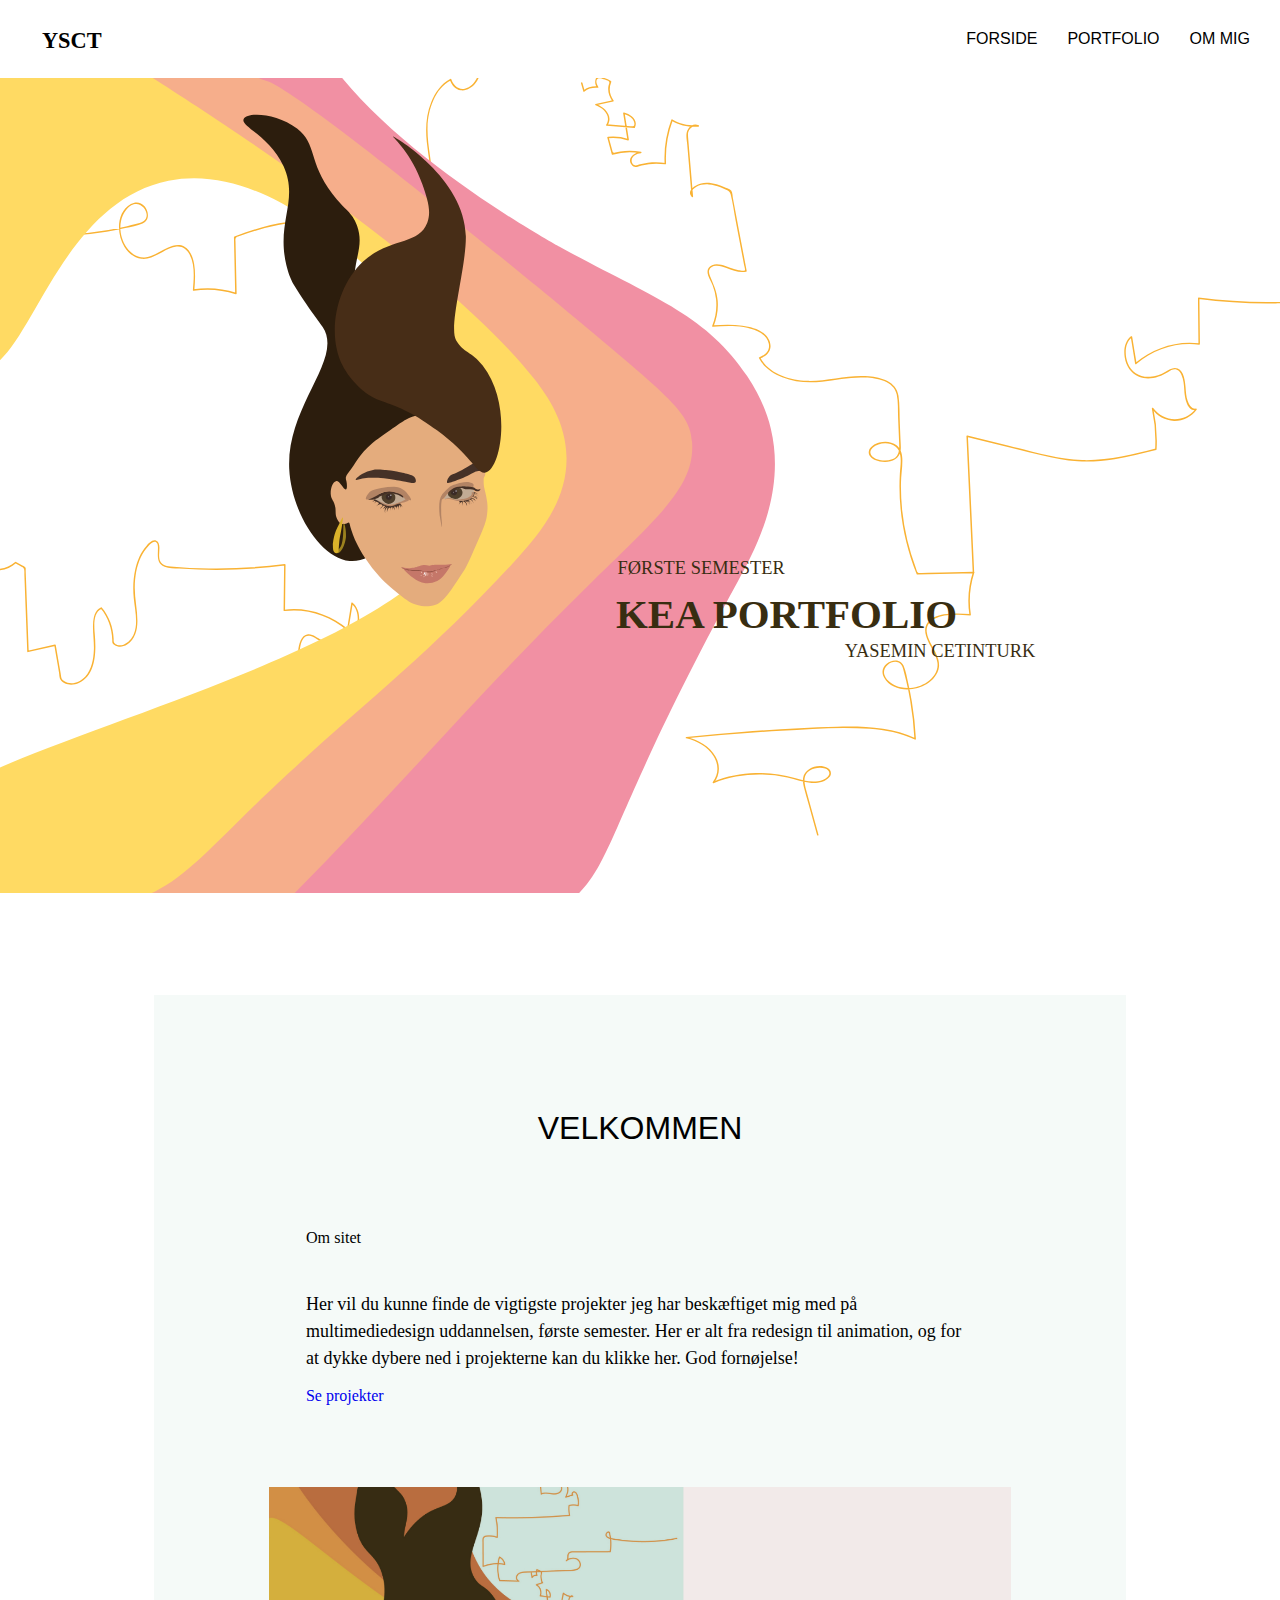
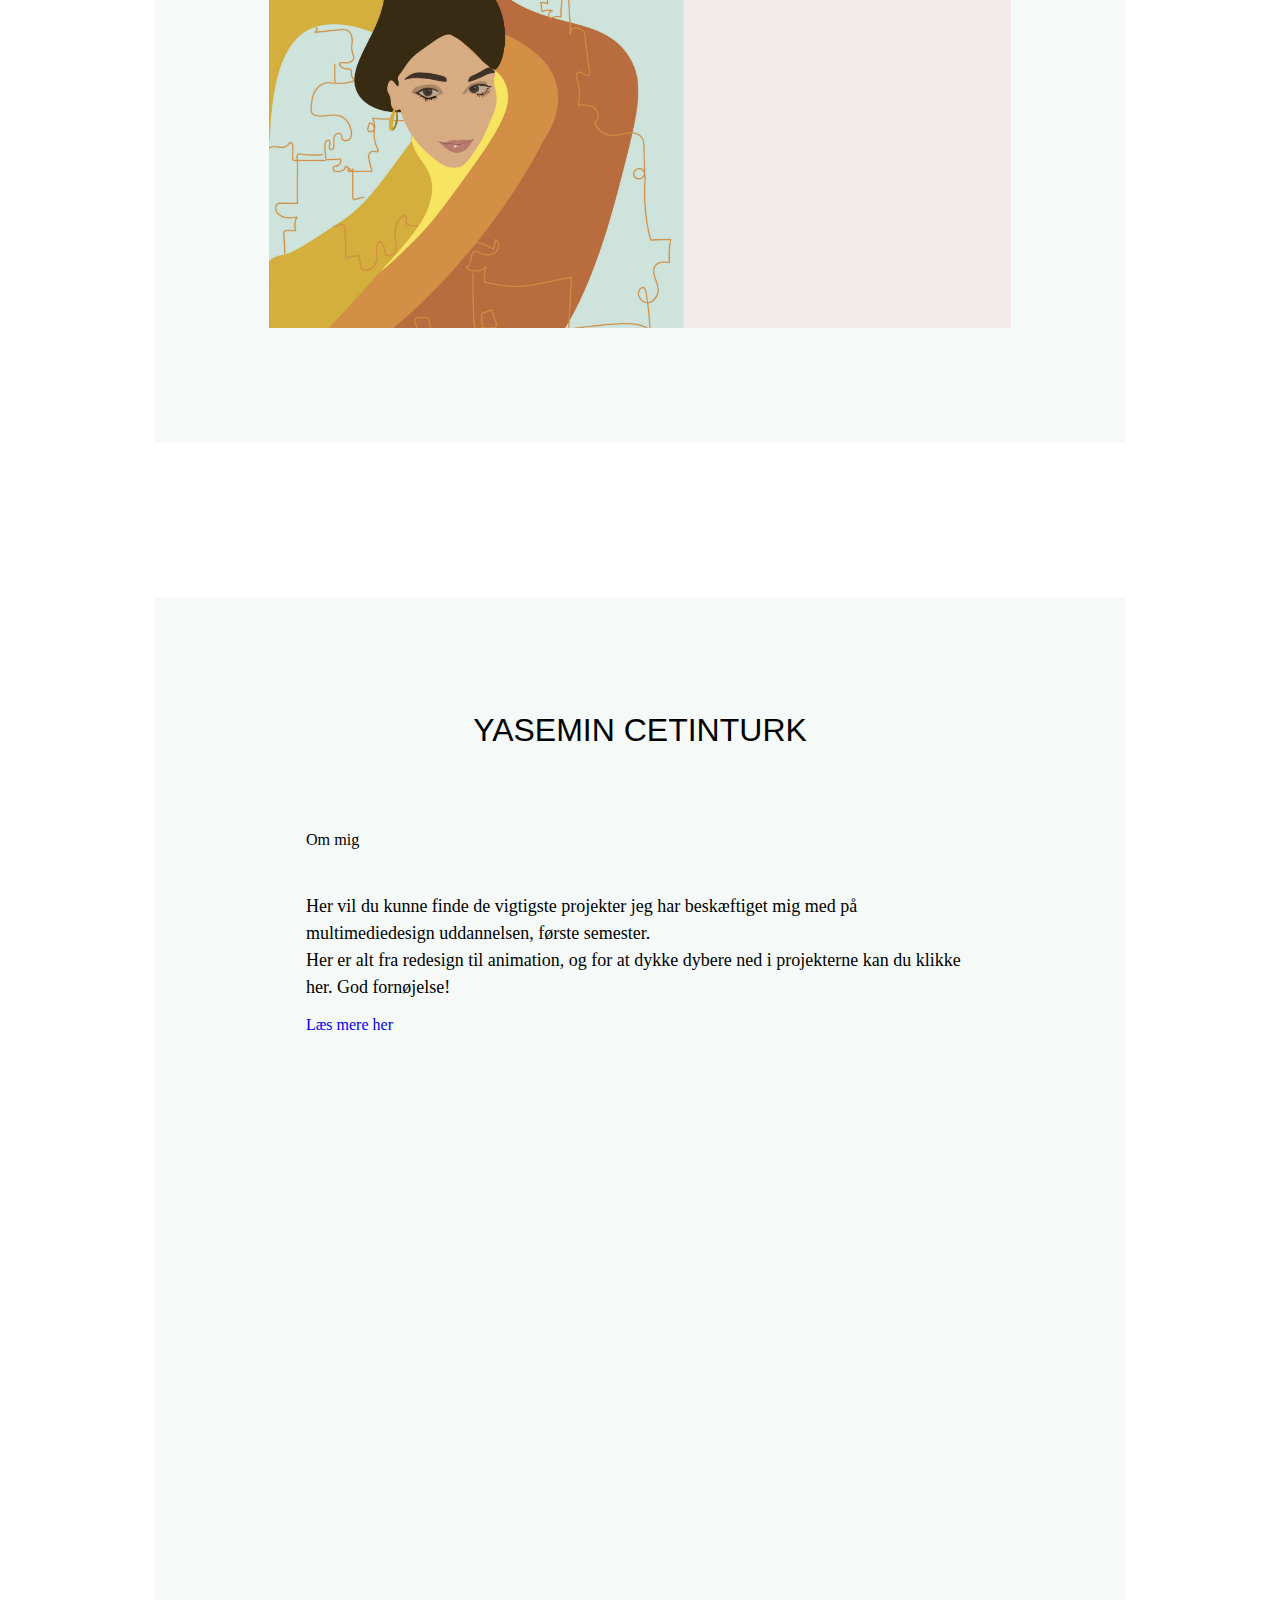
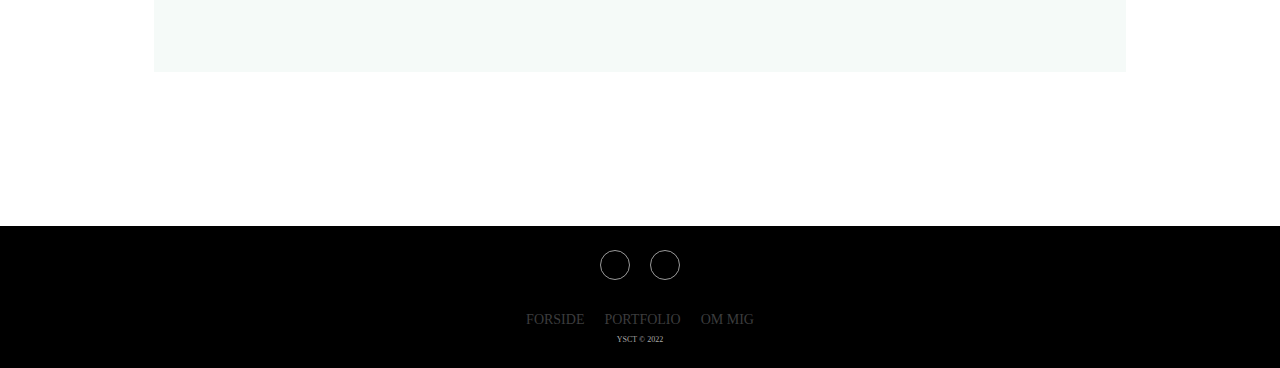
==== index.html @ 038dcffa "footer" ====
<!DOCTYPE html>
<html lang="en">

<head>
    <meta charset="UTF-8">
    <meta http-equiv="X-UA-Compatible" content="IE=edge">
    <meta name="viewport" content="width=device-width, initial-scale=1.0">
    <title>Document</title>
    <link rel="stylesheet" href="header.css">
    <link rel="stylesheet" href="style.css">

</head>


<body class="background_color">
    <header class="menu_color">
        <div class="logo">
            <a href="index.html">
                <img src="logoden.svg" alt="Ikon">
            </a>
        </div>
        <button class="toggle-btn">☰</button>
        <nav>
            <ul class="menu">
                <li><a href="index.html">FORSIDE</a></li>
                <li><a href="portfolio.html">PORTFOLIO</a></li>
                <li><a href="ommig.html">OM MIG</a></li>
            </ul>
        </nav>
    </header>

    <main class="index">
        <section id="first_section">
            <div class="baggrund"></div>

            <div class="billede23"></div>
            <div class="txt1">
                <p>FØRSTE SEMESTER </p>
            </div>
            <div class="txt2">
                <p>KEA PORTFOLIO </p>
            </div>
            <div class="txt3">
                <p> YASEMIN CETINTURK</p>
            </div>



        </section>




        <section id="second_section">
            <div class="overskrift">
                <h2>VELKOMMEN</h2>
            </div>

            <div class="box1">

                <h3> Om sitet</h3>
                <p> Her vil du kunne finde de vigtigste projekter jeg har beskæftiget
                    mig med på multimediedesign uddannelsen, første semester.
                    Her er alt fra redesign til animation, og
                    for
                    at dykke dybere ned i projekterne kan du klikke her. God fornøjelse!
                </p>
                <div class="li">
                    <nav> <a href="portfolio.html">Se projekter</a></nav>
                </div>

                <div class="billedebox"></div>
            </div>

        </section>


        <section id="third_section">
            <div class="overskrift">
                <h2>YASEMIN CETINTURK</h2>
            </div>

            <div class="box2">

                <h3> Om mig</h3>
                <p> Her vil du kunne finde de vigtigste projekter jeg har beskæftiget
                    mig med på multimediedesign uddannelsen, første semester. <br>
                    Her er alt fra redesign til animation, og
                    for
                    at dykke dybere ned i projekterne kan du klikke her. God fornøjelse!
                </p>
                <div class="li2">
                    <nav> <a href="ommig.html">Læs mere her</a></nav>
                </div>

                <div class="billedebox2"></div>
            </div>

        </section>
    </main>

    <div class="footer">
        <footer>
            <div class="social">
                <a href="#"><i class="instagram"></i></a>
                <a href="#"><i class="facebook"></i></a>
            </div>
            <ul class="list-inline">
                <li class="list-inline-item"><a href="#">FORSIDE</a></li>
                <li class="list-inline-item"><a href="#">PORTFOLIO</a></li>
                <li class="list-inline-item"><a href="#">OM MIG</a></li>
            </ul>
            <p class="copyright">YSCT © 2022</p>
        </footer>
    </div>

    <script src="index.js"></script>
</body>

</html>
---- header.css ----
header nav ul {
  display: flex;
  justify-content: space-between;
  padding-bottom: 0.4rem;
  gap: 30px;

  list-style: none;
  padding: 30px;
}

header {
  display: flex;
  justify-content: space-between;
  flex-wrap: wrap;

  background-color: white;
}

header img {
  width: 60%;
  top: 20%;
  position: relative;
  margin-left: 10%;
  padding-top: 10px;
}

.menu_color {
  color: white;
}

/* __________FOOTER______________ */
.footer {
  padding: 24px 0;
  background-color: #ffffff;
  color: #4b4c4d;
  background: black;
}

.footer ul {
  padding: 0;
  list-style: none;

  line-height: 1.6;
  margin-bottom: 0;
  display: flex;
  justify-content: center;
  font-size: 14px;
}

.footer li {
  padding: 0 10px;
}

.footer ul a {
  color: inherit;
  text-decoration: none;
  opacity: 0.8;
}

.footer ul a:hover {
  opacity: 1;
}

.footer .social {
  text-align: center;
  padding-bottom: 25px;
}

.footer .social > a {
  font-size: 24px;

  line-height: 40px;
  display: inline-block;
  text-align: center;
  border-radius: 50%;
  border: 1px solid #ccc;
  margin: 0 8px;
  color: inherit;
  opacity: 0.75;
  width: 30px;
  height: 30px;
}

.footer-basic .social > a:hover {
  opacity: 0.9;
}

.footer .copyright {
  text-align: center;

  color: #aaa;
  margin-bottom: 0;
  margin-top: 16px;
  font-size: 11px;
}

.footer-basic .social > a:hover {
  opacity: 0.9;
}

.footer .copyright {
  text-align: center;

  color: #aaa;
  margin-bottom: 0;
  margin-top: 4px;
  font-size: 8px;
}

.menu a {
  font-family: "Helvetica Neue", sans-serif;
  font-weight: 500;
  font-size: 1rem;
  text-decoration: none;
  color: black;
}

.toggle-btn {
  display: none;
}

@media (min-width: 400px) {
  header img {
    width: 50%;
    top: 10%;
    padding-bottom: 10px;
  }
}

@media (max-width: 550px) {
  .toggle-btn {
    background: transparent;
    border: none;
    display: block;
    min-width: 44px;
    min-height: 44px;
    font-size: 1.5rem;
    cursor: pointer;
  }

  nav {
    display: none;
  }

  nav.shown {
    border-top: 1px solid rgb(208, 206, 206);
    padding-top: 1rem;
    display: flex;
    flex: 1 1 100%;
    flex-flow: column;
  }

  nav ul {
    display: flex;
    flex-flow: column;
  }

  header nav ul {
    gap: 10px;
  }

  a,
  li {
    font-size: 1.3rem;
  }
}
---- style.css ----
* {
  margin: 0;
  padding: 0;
  box-sizing: border-box;
}

/* _____________________________________MENU________________________________________________ */

/* .menu a {
  font-family: "Helvetica Neue", sans-serif;
  font-weight: 500;
  font-size: 90%;
  text-decoration: none;
  color: black;
}

header {
  display: flex;
  justify-content: space-between;
  padding: 0px;
  position: sticky;
  background-color: white;
}

header nav ul {
  display: flex;
  justify-content: space-between;
  list-style: none;
  padding: 23px;
  gap: 30px;
}

header img {
  width: 42%;
  top: 22%;
  position: relative;
  margin-left: 10%;
} */

/* _____________________________________FIRST SECTION________________________________________________ */
#first_section {
  display: grid;
  grid-template-columns: repeat(8, 1fr);
  grid-template-rows: repeat(8, 5vw);
}

.txt1 {
  font-size: 70%;
  color: #382d11;
  grid-column: 5/6;
  grid-row: 8;

  margin-top: -12%;
}

.txt2 {
  grid-column: 3/8;
  grid-row: 9;
  font-weight: bolder;
  font-size: 154%;
  color: #382d11;
  margin-left: 37%;
}

.txt3 {
  color: #382d11;
  grid-column: 7/8;

  grid-row: 9;
  margin-top: 20%;

  font-size: 70%;
}

.billede23 {
  background-image: url(port.svg);
  background-size: cover;
  grid-column: 1/6;
  grid-row: 1/9;
  aspect-ratio: 2487.39/2534.44;
}
/* ____ændre det til baggrund hvis det ikke fungere */
.baggrund {
  background-image: url(baggrund.svg);
  background-size: cover;
  grid-column: 1/9;
  grid-row: 1/8;
  aspect-ratio: 4324.63/2570.95;

  animation: baggrund 75s linear infinite;
}

@keyframes baggrund {
  0% {
    background-position: 0 0;
  }
  100% {
    background-position: -2122px 0;
  }
}

/* _____________________________________SECOND SECTION________________________________________________ */

#second_section {
  margin: 9%;
  padding: 9%;
  margin-top: 12%;
  background-color: #c9e4da2d;
}

.overskrift {
  text-align: center;
}

.box1 {
  margin-top: 18%;
}

.billedebox {
  background-image: url(baggrund.png);
  background-size: cover;
  aspect-ratio: 4324.63/2570.95;
  margin-top: 6%;
}

.li {
  margin-top: -4%;
  font-size: 13px;
  padding: 5%;
}

a {
  margin-top: 5%;
  text-decoration: none;
  list-style: none;
}

.box1 h3 {
  margin-top: -12%;
  padding: 5%;
  font-weight: 199;
  font-size: 101%;
}

h2 {
  font-family: "Helvetica Neue", sans-serif;
  font-weight: 200;

  text-decoration: none;
  color: black;
  font-size: 131%;
}

.box1 p {
  line-height: 1.5;
  grid-column: 1/5;
  grid-row: 1;
  padding: 5%;
  font-size: 14px;
  margin-top: 2%;
}

/* _____________________________________THIRD SECTION________________________________________________ */
#third_section {
  margin: 9%;
  padding: 9%;
  margin-top: 6%;
  background-color: #c9e4da2d;
}

.overskrift {
  text-align: center;
}

.box2 {
  margin-top: 18%;
}

.billedebox2 {
  background-image: url(portrait.jpg);
  background-size: cover;
  aspect-ratio: 4324.63/2570.95;
  margin-top: 6%;
}

.li2 {
  margin-top: -4%;
  font-size: 13px;
  padding: 5%;
}

a {
  margin-top: 5%;
  text-decoration: none;
  list-style: none;
}

.box2 h3 {
  margin-top: -12%;
  padding: 5%;
  font-weight: 199;
  font-size: 101%;
}

h2 {
  font-family: "Helvetica Neue", sans-serif;
  font-weight: 200;
  font-size: 139%;
  text-decoration: none;
  color: black;
}
.box2 p {
  line-height: 1.5;
  grid-column: 1/5;
  grid-row: 1;
  padding: 5%;
  font-size: 14px;
  margin-top: 2%;
}
.box2 p {
  padding: 5%;
  font-size: 14px;
  margin-top: -5%;
}
/* _____________________________________FOOTER________________________________________________ */

@media (min-width: 300px) {
  .txt1 {
    font-size: 70%;
    color: #382d11;
    grid-column: 5/6;

    margin-top: -13%;

    grid-row: 6;
    margin-left: 14%;
  }

  #second_section {
    margin: 9%;
    margin-top: 9%;
    padding: 9%;
    margin-top: 17%;
    background-color: #c9e4da2d;
  }

  .box1 p {
    padding: 5%;
    font-size: 14px;
    margin-top: -5%;
  }
}

@media (min-width: 400px) {
  .box1 p {
    line-height: 1.5;
    grid-column: 1/5;
    grid-row: 1;
    padding: 5%;
    font-size: 15px;
    margin-top: -4%;
  }
  .txt1 {
    font-size: 70%;
    color: #382d11;
    grid-column: 5/6;
    grid-row: 8;
    margin-top: -10%;
    margin-left: -9%;
  }

  #second_section {
    margin: 9%;
    margin-top: 9%;
    margin-top: 9%;
    padding: 9%;
    margin-top: 26%;
    background-color: #c9e4da2d;
  }

  .txt3 {
    color: #382d11;
    grid-column: 5/9;
    grid-row: 9;
    font-size: 70%;
    margin-left: 14%;
    margin-top: 23%;
  }

  .box2 p {
    line-height: 1.5;
    grid-column: 1/5;
    grid-row: 1;
    padding: 6%;
    font-size: 15px;
    margin-top: -4%;
  }
}

@media (min-width: 500px) {
  .box1 p {
    line-height: 1.5;
    grid-column: 1/5;
    grid-row: 1;
    padding: 5%;
    font-size: 15px;
    margin-top: -4%;
  }

  .box2 p {
    line-height: 1.5;
    grid-column: 1/5;
    grid-row: 1;
    padding: 6%;
    font-size: 15px;
    margin-top: -4%;
  }
  .txt1 {
    font-size: 70%;
    color: #382d11;
    grid-column: 5/6;
    grid-row: 8;
    margin-top: 0%;
    margin-left: -13%;
  }

  #second_section {
    margin: 9%;
    margin-top: 9%;
    margin-top: 9%;
    padding: 9%;
    margin-top: 26%;
    background-color: #c9e4da2d;
  }

  .txt3 {
    color: #382d11;
    grid-column: 5/9;
    grid-row: 9;
    font-size: 70%;
    margin-left: 23%;
  }
  .txt2 {
    font-weight: bolder;
    font-size: 184%;
    grid-row: 9;
    color: #382d11;
  }
}

@media (min-width: 600px) {
  .box1 p {
    line-height: 1.5;
    grid-column: 1/5;
    grid-row: 1;
    padding: 5%;
    font-size: 15px;
    margin-top: -4%;
  }

  .box2 p {
    line-height: 1.5;
    grid-column: 1/5;
    grid-row: 1;
    padding: 6%;
    font-size: 15px;
    margin-top: -4%;
  }
  .txt1 {
    font-size: 90%;
    color: #382d11;
    grid-column: 5/6;
    grid-row: 8;
    margin-top: 0%;
    margin-left: -13%;
  }

  #second_section {
    margin: 9%;
    margin-top: 31%;
    padding: 9%;
    margin-top: 26%;
    background-color: #c9e4da2d;
  }

  .txt3 {
    color: #382d11;
    grid-column: 6/9;
    grid-row: 9;
    font-size: 90%;
    margin-left: 11%;
    margin-top: 35%;
  }
  .txt2 {
    grid-column: 3/8;
    grid-row: 9;
    font-weight: bolder;
    font-size: 256%;
    color: #382d11;
    margin-left: 37%;
  }
}
@media (min-width: 800px) {
  .box1 p {
    line-height: 1.5;
    grid-column: 1/5;
    grid-row: 1;
    padding: 5%;
    font-size: 15px;
    margin-top: -4%;
  }

  .box2 p {
    line-height: 1.5;
    grid-column: 1/5;
    grid-row: 1;
    padding: 6%;
    font-size: 15px;
    margin-top: -4%;
  }
  .txt1 {
    font-size: 90%;
    color: #382d11;
    grid-column: 5/6;
    grid-row: 8;
    margin-top: 0%;
    margin-left: -13%;
  }

  #second_section {
    margin: 9%;
    margin-top: 31%;
    padding: 9%;
    margin-top: 26%;
    background-color: #c9e4da2d;
  }

  .txt3 {
    color: #382d11;
    grid-column: 6/9;
    grid-row: 10;
    font-size: 90%;
    margin-top: 1%;
  }
  .txt2 {
    grid-column: 3/8;
    grid-row: 9;
    font-weight: bolder;
    font-size: 256%;
    color: #382d11;
    margin-left: 37%;
  }

  h2 {
    font-family: "Helvetica Neue", sans-serif;
    font-weight: 200;
    font-size: 200%;
    text-decoration: none;
    color: black;
  }

  .li {
    margin-top: -4%;
    font-size: 16px;
    padding: 5%;
  }

  .li2 {
    margin-top: -4%;
    font-size: 16px;
    padding: 5%;
  }

  /* header img {
    width: 48%;
    top: 22%;
    position: relative;
    margin-left: 10%;
  } */

  /* header nav ul {
    display: flex;
    justify-content: space-between;
    list-style: none;
    padding: 27px;
    gap: 46px;
  } */
  /* .menu a {
    font-family: "Helvetica Neue", sans-serif;
    font-weight: 500;
    font-size: 97%;
    text-decoration: none;
    color: black;
  } */
}

@media (min-width: 900px) {
  .box1 p {
    line-height: 1.5;
    grid-column: 1/5;
    grid-row: 1;
    padding: 5%;
    font-size: 15px;
    margin-top: -4%;
  }

  .box2 p {
    line-height: 1.5;
    grid-column: 1/5;
    grid-row: 1;
    padding: 6%;
    font-size: 15px;
    margin-top: -4%;
  }
  .txt1 {
    font-size: 115%;
    color: #382d11;
    grid-column: 5/6;
    grid-row: 8;
    margin-top: 0%;
    margin-left: -13%;
  }

  #second_section {
    margin: 9%;
    margin-top: 31%;
    padding: 9%;
    margin-top: 26%;
    background-color: #c9e4da2d;
  }

  .txt3 {
    color: #382d11;
    grid-column: 6/9;
    grid-row: 10;
    font-size: 90%;
    margin-top: 1%;
  }
  .txt3 {
    color: #382d11;
    grid-column: 6/9;
    grid-row: 10;
    font-size: 90%;
    margin-left: 23%;
  }
  .txt3 {
    color: #382d11;
    grid-column: 5/9;
    grid-row: 10;
    font-size: 70%;
    margin-left: 23%;
  }
  .txt3 {
    color: #382d11;
    grid-column: 5/9;
    grid-row: 10;
    font-size: 70%;
    margin-left: 14%;
  }
  .txt3 {
    color: #382d11;
    grid-column: 6/8;
    grid-row: 10;
    font-size: 115%;
  }

  .txt2 {
    grid-column: 3/8;
    grid-row: 9;
    font-weight: bolder;
    font-size: 256%;
    color: #382d11;
    margin-left: 37%;
  }

  h2 {
    font-family: "Helvetica Neue", sans-serif;
    font-weight: 200;
    font-size: 200%;
    text-decoration: none;
    color: black;
  }

  .li {
    margin-top: -4%;
    font-size: 16px;
    padding: 5%;
  }

  .li2 {
    margin-top: -4%;
    font-size: 16px;
    padding: 5%;
  }

  /* header img {
    width: 48%;
    top: 22%;
    position: relative;
    margin-left: 10%;
  } */

  /* header nav ul {
    display: flex;
    justify-content: space-between;
    list-style: none;
    padding: 27px;
    gap: 46px;
  } */
  /* .menu a {
    font-family: "Helvetica Neue", sans-serif;
    font-weight: 500;
    font-size: 97%;
    text-decoration: none;
    color: black;
  } */
}

@media (min-width: 1000px) {
  #second_section {
    margin: 12%;
    padding: 9%;
    margin-top: 26%;
    background-color: #c9e4da2d;
  }

  #third_section {
    margin: 12%;
    padding: 9%;
    margin-top: 7%;
    background-color: #c9e4da2d;
  }
  .txt1 {
    font-size: 115%;
    color: #382d11;
    grid-column: 6/8;
    grid-row: 8;
    margin-top: 10%;
    margin-left: -57%;
  }
  /* .menu a {
    font-family: "Helvetica Neue", sans-serif;
    font-weight: 500;
    font-size: 120%;
    text-decoration: none;
    color: black;
  } */

  /* header {
    display: flex;
    justify-content: space-between;
    padding: 0px;
    position: sticky;
    background-color: white;
  } */

  /* header nav ul {
    display: flex;
    justify-content: space-between;
    list-style: none;
    padding: 30px;
    gap: 41px;
  } */

  .box1 p {
    line-height: 1.5;
    grid-column: 1/5;
    grid-row: 1;
    padding: 5%;
    font-size: 18px;
    margin-top: -4%;
  }
  .li {
    margin-top: -8%;
    font-size: 16px;
    padding: 5%;
  }
  .box2 p {
    line-height: 1.5;
    grid-column: 1/5;
    grid-row: 1;
    padding: 5%;
    font-size: 18px;
    margin-top: -4%;
  }
  .li2 {
    margin-top: -8%;
    font-size: 16px;
    padding: 5%;
  }
}
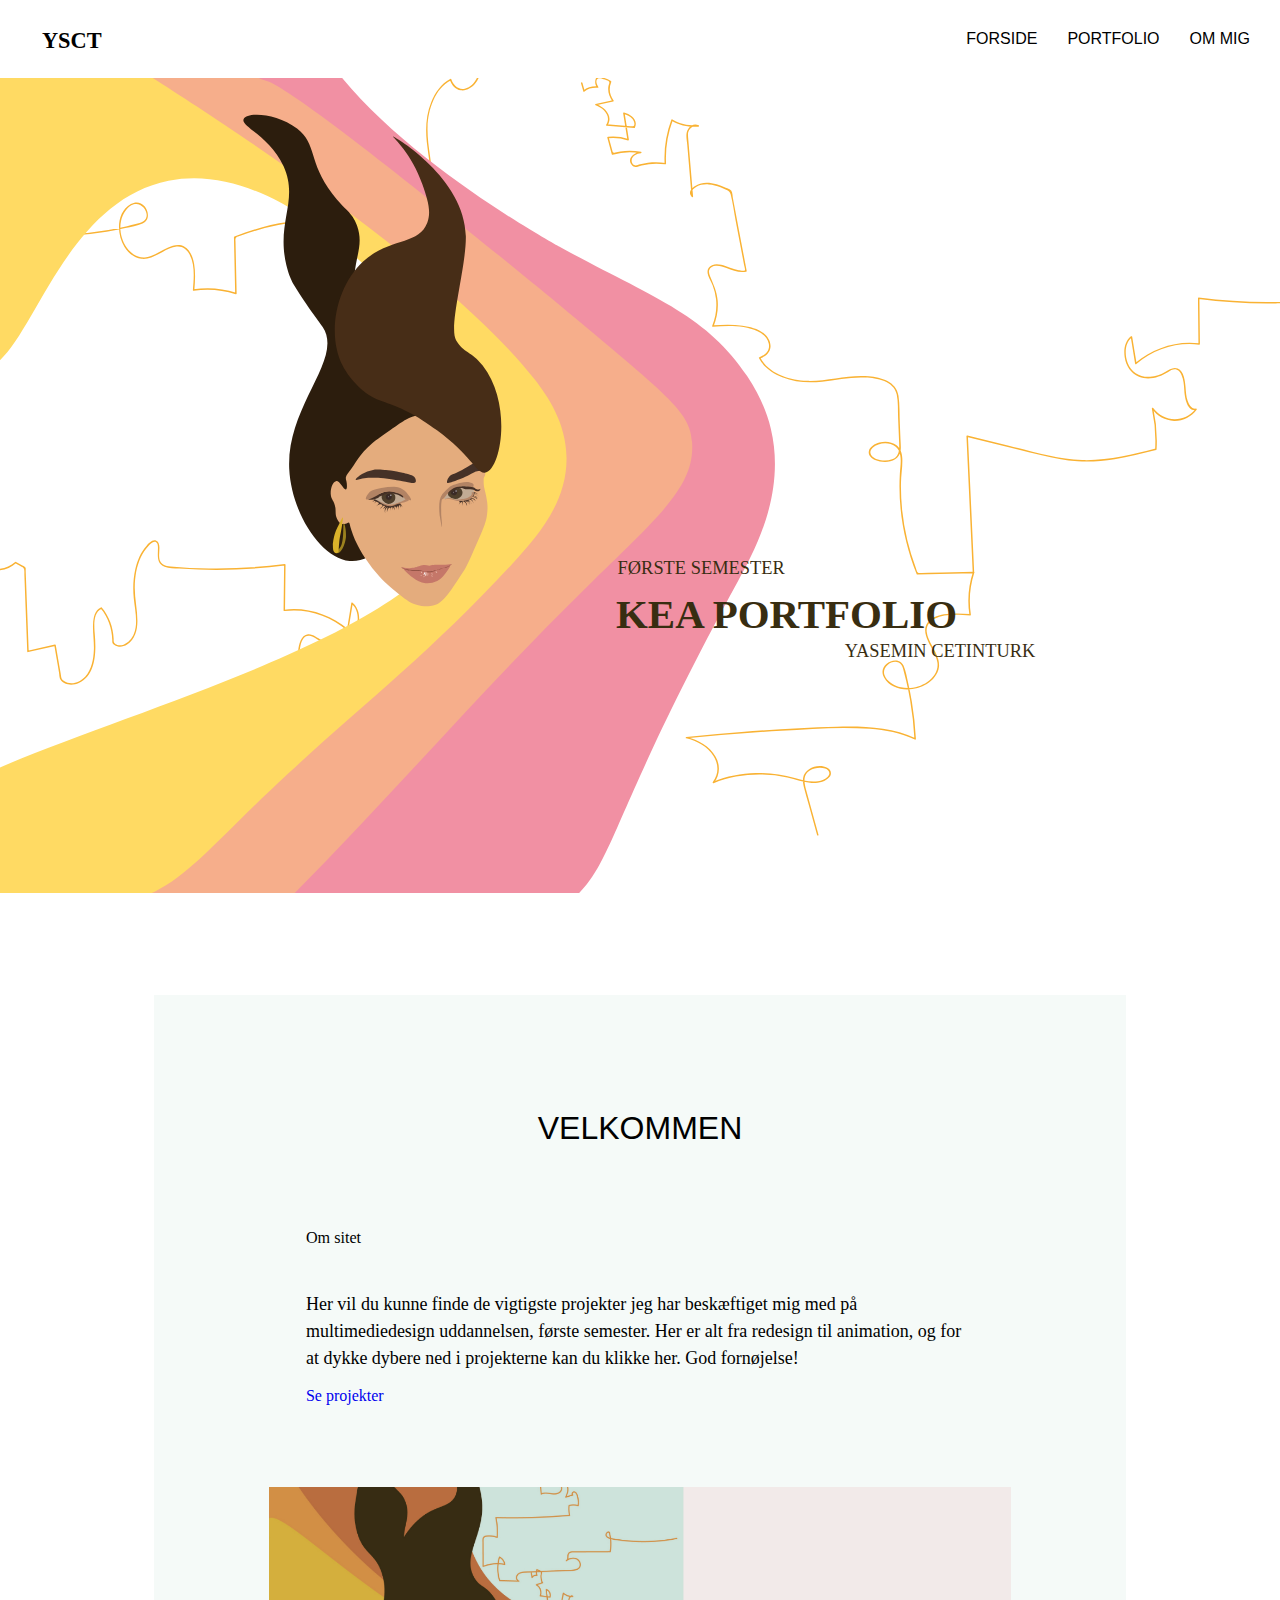
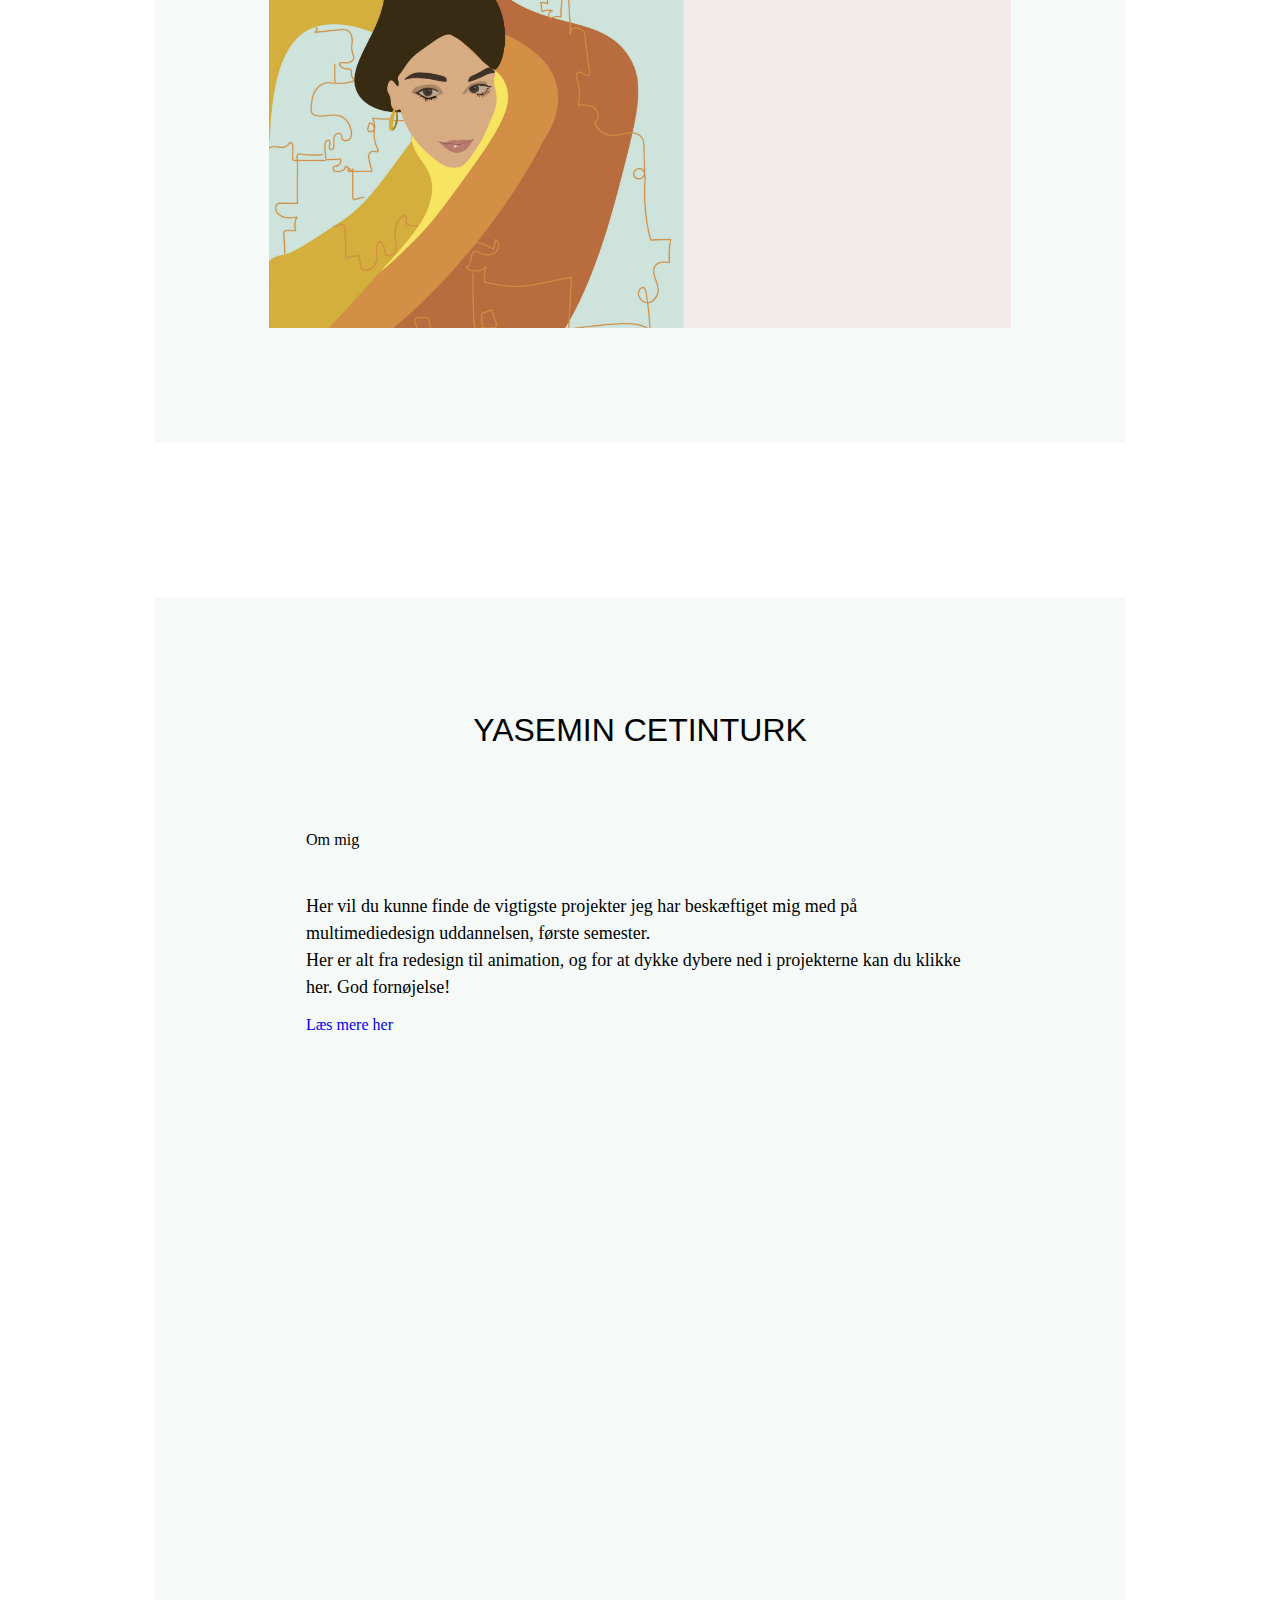
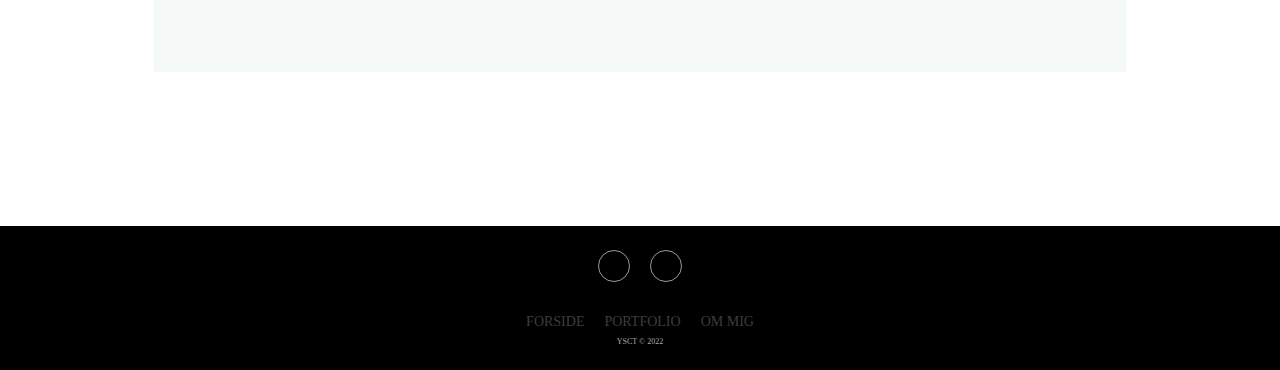
==== commit 3188bf56: "portfolio" ====
--- a/index.html
+++ b/index.html
@@ -43,9 +43,6 @@
             <div class="txt3">
                 <p> YASEMIN CETINTURK</p>
             </div>
-
-
-
         </section>
 
 
--- a/style.css
+++ b/style.css
@@ -1,41 +1,7 @@
 * {
   margin: 0;
   padding: 0;
-  box-sizing: border-box;
-}
-
-/* _____________________________________MENU________________________________________________ */
-
-/* .menu a {
-  font-family: "Helvetica Neue", sans-serif;
-  font-weight: 500;
-  font-size: 90%;
-  text-decoration: none;
-  color: black;
-}
-
-header {
-  display: flex;
-  justify-content: space-between;
-  padding: 0px;
-  position: sticky;
-  background-color: white;
-}
-
-header nav ul {
-  display: flex;
-  justify-content: space-between;
-  list-style: none;
-  padding: 23px;
-  gap: 30px;
-}
-
-header img {
-  width: 42%;
-  top: 22%;
-  position: relative;
-  margin-left: 10%;
-} */
+}
 
 /* _____________________________________FIRST SECTION________________________________________________ */
 #first_section {
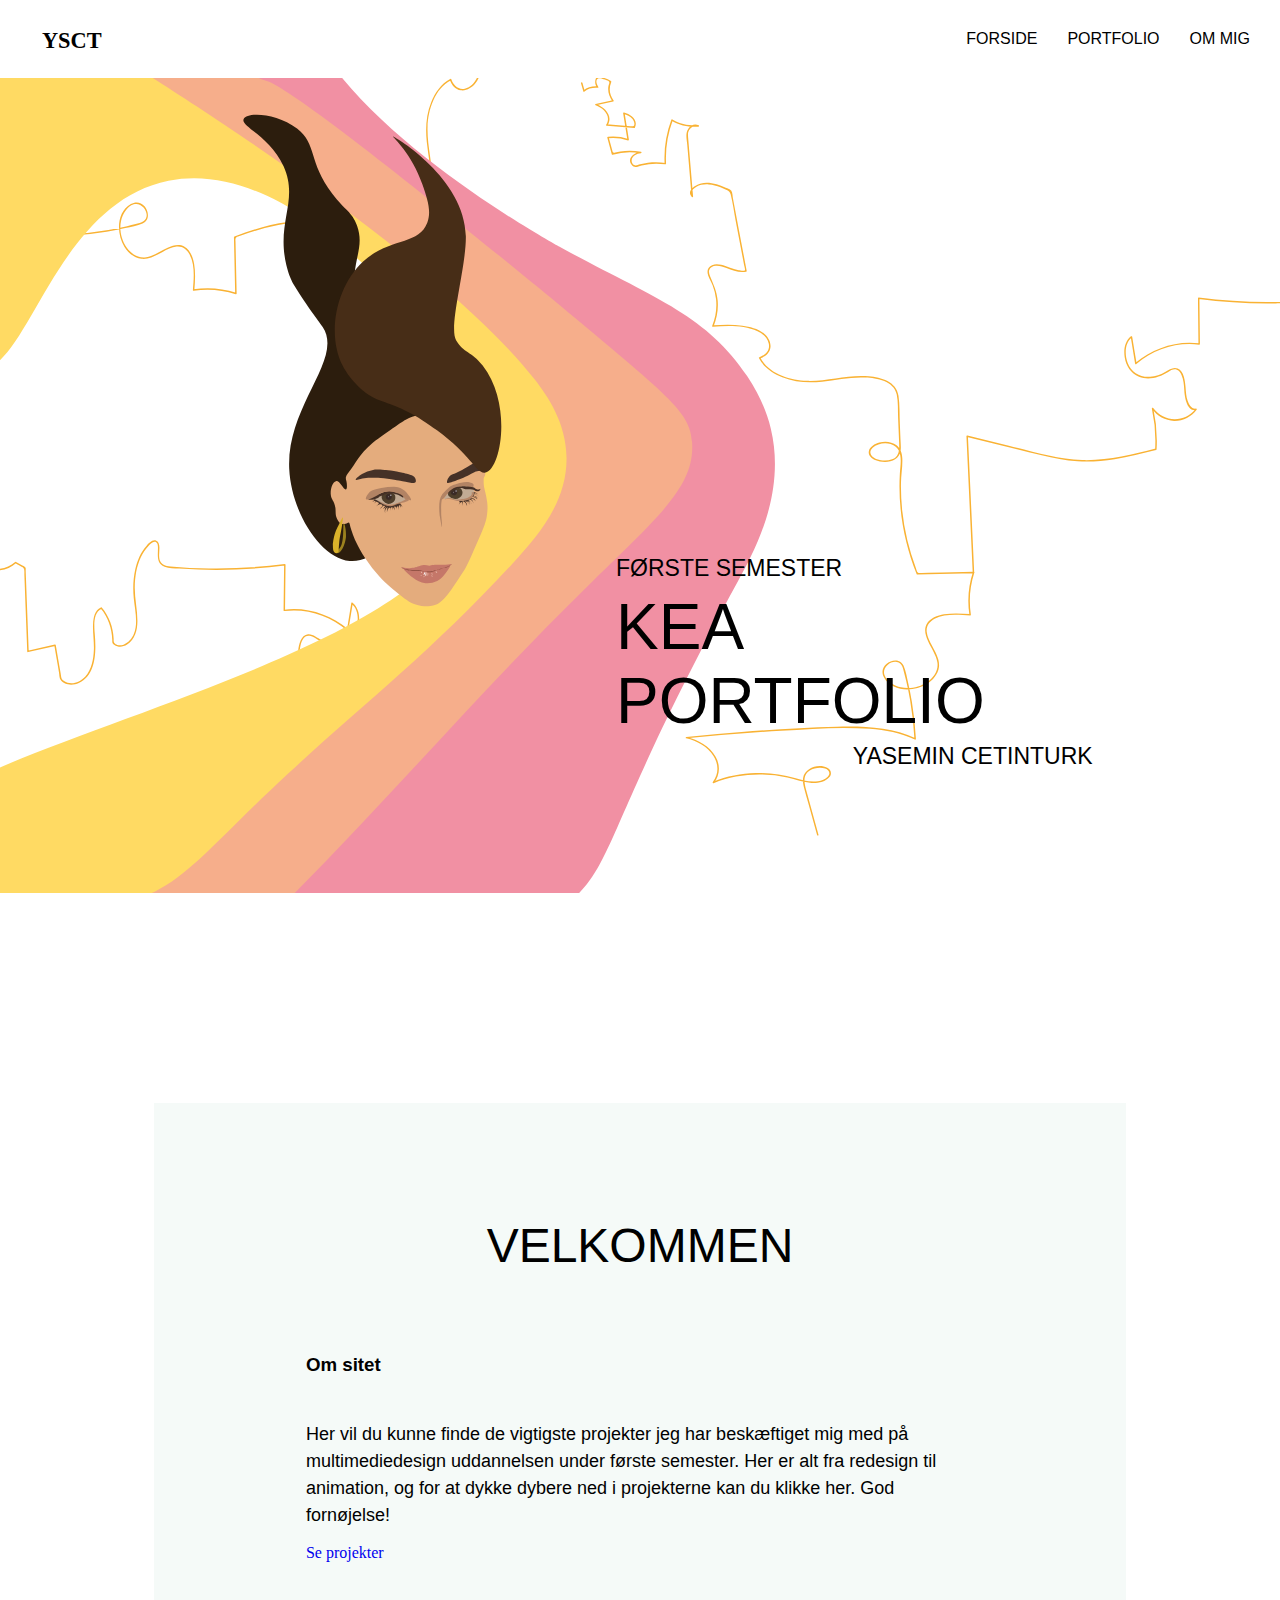
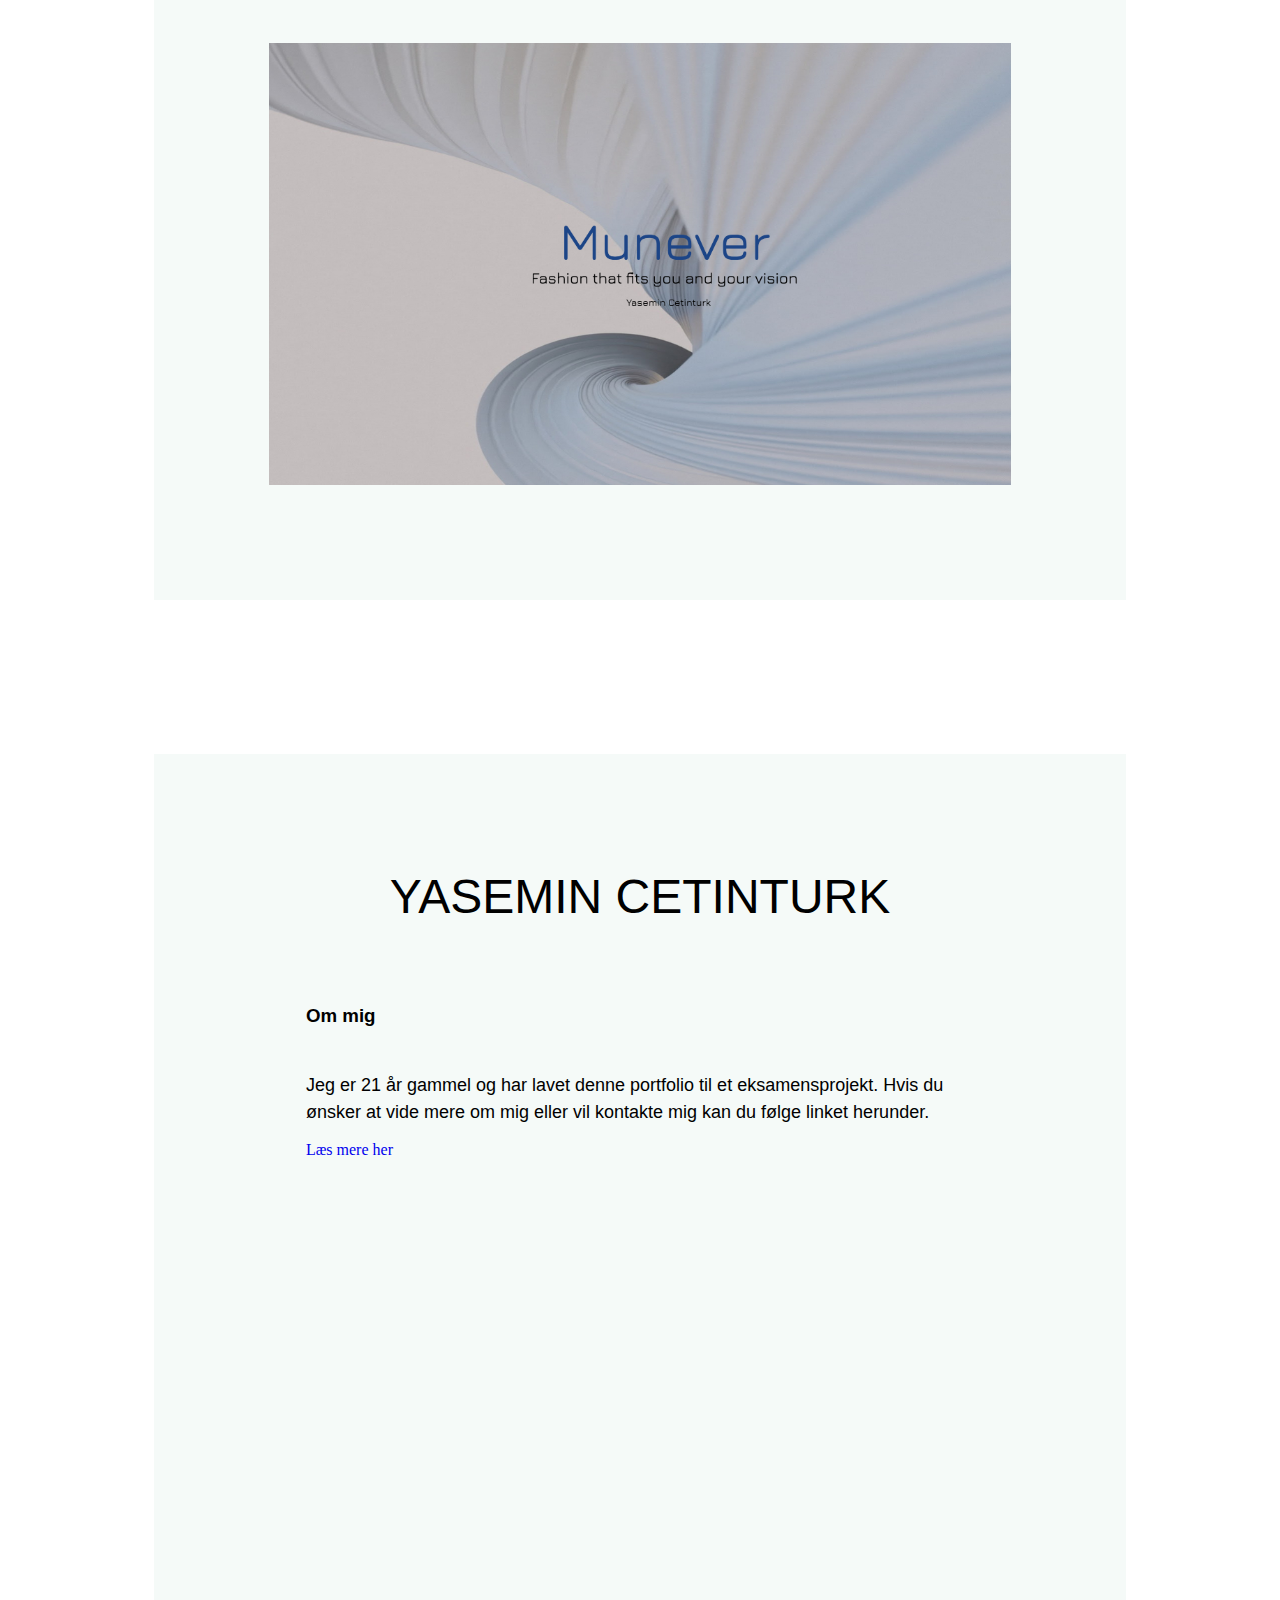
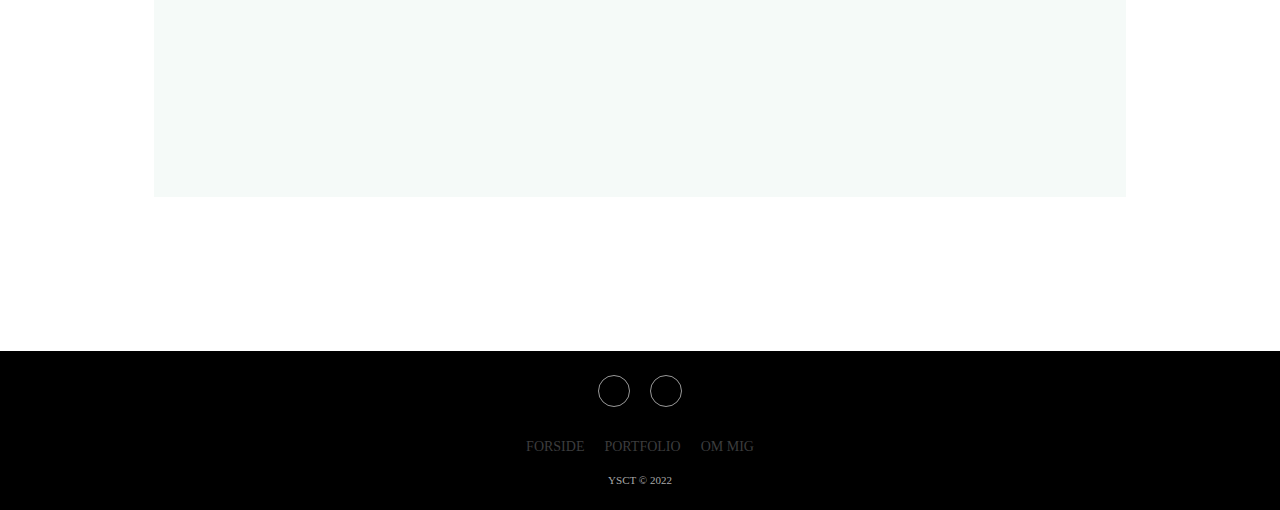
==== commit 14d10a75: "ny" ====
--- a/index.html
+++ b/index.html
@@ -54,13 +54,11 @@
             </div>
 
             <div class="box1">
-
                 <h3> Om sitet</h3>
-                <p> Her vil du kunne finde de vigtigste projekter jeg har beskæftiget
-                    mig med på multimediedesign uddannelsen, første semester.
-                    Her er alt fra redesign til animation, og
-                    for
-                    at dykke dybere ned i projekterne kan du klikke her. God fornøjelse!
+                <p> Her vil du kunne finde de vigtigste projekter jeg har beskæftiget mig med på multimediedesign
+                    uddannelsen under første semester. Her er alt fra redesign til
+                    animation, og for at dykke dybere ned i projekterne kan du klikke her.
+                    God fornøjelse!
                 </p>
                 <div class="li">
                     <nav> <a href="portfolio.html">Se projekter</a></nav>
@@ -80,11 +78,8 @@
             <div class="box2">
 
                 <h3> Om mig</h3>
-                <p> Her vil du kunne finde de vigtigste projekter jeg har beskæftiget
-                    mig med på multimediedesign uddannelsen, første semester. <br>
-                    Her er alt fra redesign til animation, og
-                    for
-                    at dykke dybere ned i projekterne kan du klikke her. God fornøjelse!
+                <p> Jeg er 21 år gammel og har lavet denne portfolio til et eksamensprojekt. Hvis du ønsker at vide mere
+                    om mig eller vil kontakte mig kan du følge linket herunder.
                 </p>
                 <div class="li2">
                     <nav> <a href="ommig.html">Læs mere her</a></nav>
@@ -103,9 +98,9 @@
                 <a href="#"><i class="facebook"></i></a>
             </div>
             <ul class="list-inline">
-                <li class="list-inline-item"><a href="#">FORSIDE</a></li>
-                <li class="list-inline-item"><a href="#">PORTFOLIO</a></li>
-                <li class="list-inline-item"><a href="#">OM MIG</a></li>
+                <li class="list-inline-item"><a href="index.html">FORSIDE</a></li>
+                <li class="list-inline-item"><a href="portfolio.html">PORTFOLIO</a></li>
+                <li class="list-inline-item"><a href="ommig.html">OM MIG</a></li>
             </ul>
             <p class="copyright">YSCT © 2022</p>
         </footer>
--- a/header.css
+++ b/header.css
@@ -26,6 +26,18 @@
 
 .menu_color {
   color: white;
+}
+
+.menu a {
+  font-family: "Helvetica Neue", sans-serif;
+  font-weight: 500;
+  font-size: 1rem;
+  text-decoration: none;
+  color: black;
+}
+
+.toggle-btn {
+  display: none;
 }
 
 /* __________FOOTER______________ */
@@ -94,30 +106,7 @@
   font-size: 11px;
 }
 
-.footer-basic .social > a:hover {
-  opacity: 0.9;
-}
-
-.footer .copyright {
-  text-align: center;
-
-  color: #aaa;
-  margin-bottom: 0;
-  margin-top: 4px;
-  font-size: 8px;
-}
-
-.menu a {
-  font-family: "Helvetica Neue", sans-serif;
-  font-weight: 500;
-  font-size: 1rem;
-  text-decoration: none;
-  color: black;
-}
-
-.toggle-btn {
-  display: none;
-}
+/* _____________tekster_______ */
 
 @media (min-width: 400px) {
   header img {
--- a/style.css
+++ b/style.css
@@ -83,7 +83,7 @@
 }
 
 .billedebox {
-  background-image: url(baggrund.png);
+  background-image: url(front.png);
   background-size: cover;
   aspect-ratio: 4324.63/2570.95;
   margin-top: 6%;
@@ -104,8 +104,12 @@
 .box1 h3 {
   margin-top: -12%;
   padding: 5%;
-  font-weight: 199;
-  font-size: 101%;
+  font-family: "Helvetica Neue", sans-serif;
+}
+.box2 h3 {
+  margin-top: -12%;
+  padding: 5%;
+  font-family: "Helvetica Neue", sans-serif;
 }
 
 h2 {
@@ -124,6 +128,7 @@
   padding: 5%;
   font-size: 14px;
   margin-top: 2%;
+  font-family: "Helvetica Neue", sans-serif;
 }
 
 /* _____________________________________THIRD SECTION________________________________________________ */
@@ -159,13 +164,6 @@
   margin-top: 5%;
   text-decoration: none;
   list-style: none;
-}
-
-.box2 h3 {
-  margin-top: -12%;
-  padding: 5%;
-  font-weight: 199;
-  font-size: 101%;
 }
 
 h2 {
@@ -182,11 +180,13 @@
   padding: 5%;
   font-size: 14px;
   margin-top: 2%;
+  font-family: "Helvetica Neue", sans-serif;
 }
 .box2 p {
   padding: 5%;
   font-size: 14px;
   margin-top: -5%;
+  font-family: "Helvetica Neue", sans-serif;
 }
 /* _____________________________________FOOTER________________________________________________ */
 
@@ -478,14 +478,6 @@
     font-size: 15px;
     margin-top: -4%;
   }
-  .txt1 {
-    font-size: 115%;
-    color: #382d11;
-    grid-column: 5/6;
-    grid-row: 8;
-    margin-top: 0%;
-    margin-left: -13%;
-  }
 
   #second_section {
     margin: 9%;
@@ -495,54 +487,36 @@
     background-color: #c9e4da2d;
   }
 
+  .txt1 {
+    font-family: "Helvetica Neue", sans-serif;
+    font-weight: 500;
+    font-size: 23px;
+    text-decoration: none;
+    color: black;
+  }
+
   .txt3 {
-    color: #382d11;
-    grid-column: 6/9;
+    font-family: "Helvetica Neue", sans-serif;
+    font-weight: 500;
+    font-size: 23px;
+    text-decoration: none;
+    color: black;
+    grid-column: 6/10;
     grid-row: 10;
-    font-size: 90%;
-    margin-top: 1%;
-  }
-  .txt3 {
-    color: #382d11;
-    grid-column: 6/9;
-    grid-row: 10;
-    font-size: 90%;
-    margin-left: 23%;
-  }
-  .txt3 {
-    color: #382d11;
-    grid-column: 5/9;
-    grid-row: 10;
-    font-size: 70%;
-    margin-left: 23%;
-  }
-  .txt3 {
-    color: #382d11;
-    grid-column: 5/9;
-    grid-row: 10;
-    font-size: 70%;
-    margin-left: 14%;
-  }
-  .txt3 {
-    color: #382d11;
-    grid-column: 6/8;
-    grid-row: 10;
-    font-size: 115%;
   }
 
   .txt2 {
-    grid-column: 3/8;
-    grid-row: 9;
-    font-weight: bolder;
-    font-size: 256%;
-    color: #382d11;
-    margin-left: 37%;
+    font-family: "Helvetica Neue", sans-serif;
+    font-weight: 500;
+    font-size: 4rem;
+    text-decoration: none;
+    color: black;
   }
 
   h2 {
     font-family: "Helvetica Neue", sans-serif;
-    font-weight: 200;
-    font-size: 200%;
+    font-weight: 300;
+    font-size: 3rem;
     text-decoration: none;
     color: black;
   }
@@ -597,12 +571,15 @@
     background-color: #c9e4da2d;
   }
   .txt1 {
-    font-size: 115%;
-    color: #382d11;
-    grid-column: 6/8;
+    grid-column: 5/8;
     grid-row: 8;
-    margin-top: 10%;
-    margin-left: -57%;
+    font-family: "Helvetica Neue", sans-serif;
+    font-weight: 500;
+    font-size: 23px;
+    text-decoration: none;
+    color: black;
+    margin-left: -5%;
+    margin-top: 6%;
   }
   /* .menu a {
     font-family: "Helvetica Neue", sans-serif;
